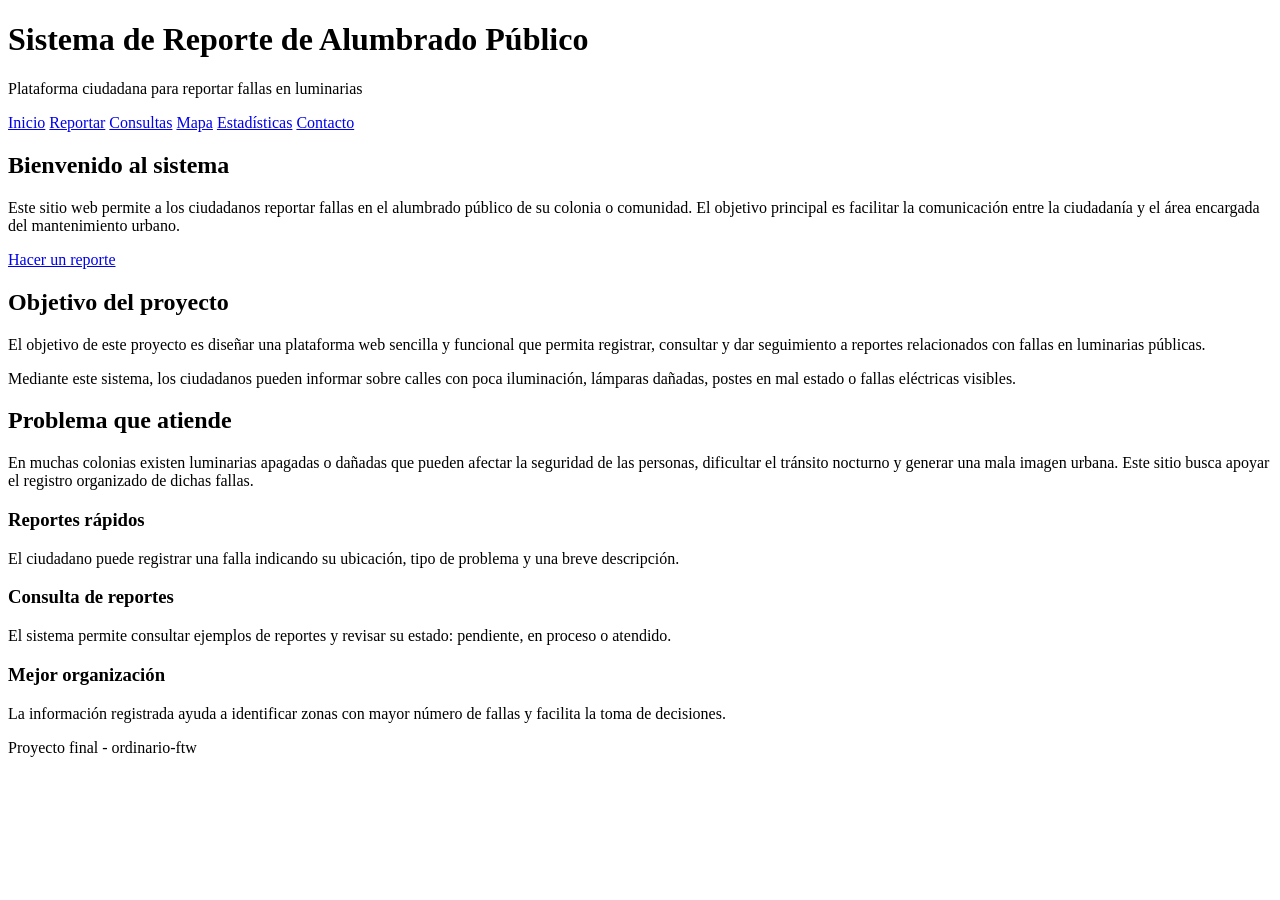
==== index.html @ c932a049 "Avance2: agregar pagina de inicio" ====
<!DOCTYPE html>
<html lang="es">
<head>
    <meta charset="UTF-8">
    <meta name="viewport" content="width=device-width, initial-scale=1.0">
    <title>Sistema de Reporte de Alumbrado Público</title>
    <link rel="stylesheet" href="estilos.css">
</head>
<body>

    <header>
        <h1>Sistema de Reporte de Alumbrado Público</h1>
        <p>Plataforma ciudadana para reportar fallas en luminarias</p>
    </header>

    <nav>
        <a href="index.html">Inicio</a>
        <a href="reportar.html">Reportar</a>
        <a href="consultas.html">Consultas</a>
        <a href="mapa.html">Mapa</a>
        <a href="estadisticas.html">Estadísticas</a>
        <a href="contacto.html">Contacto</a>
    </nav>

    <main class="contenedor">

        <section class="hero">
            <h2>Bienvenido al sistema</h2>
            <p>
                Este sitio web permite a los ciudadanos reportar fallas en el alumbrado público
                de su colonia o comunidad. El objetivo principal es facilitar la comunicación
                entre la ciudadanía y el área encargada del mantenimiento urbano.
            </p>
            <a class="boton" href="reportar.html">Hacer un reporte</a>
        </section>

        <section>
            <h2>Objetivo del proyecto</h2>
            <p>
                El objetivo de este proyecto es diseñar una plataforma web sencilla y funcional
                que permita registrar, consultar y dar seguimiento a reportes relacionados con
                fallas en luminarias públicas.
            </p>
            <p>
                Mediante este sistema, los ciudadanos pueden informar sobre calles con poca
                iluminación, lámparas dañadas, postes en mal estado o fallas eléctricas visibles.
            </p>
        </section>

        <section>
            <h2>Problema que atiende</h2>
            <p>
                En muchas colonias existen luminarias apagadas o dañadas que pueden afectar la
                seguridad de las personas, dificultar el tránsito nocturno y generar una mala
                imagen urbana. Este sitio busca apoyar el registro organizado de dichas fallas.
            </p>
        </section>

        <section class="grid">
            <div class="card">
                <h3>Reportes rápidos</h3>
                <p>
                    El ciudadano puede registrar una falla indicando su ubicación,
                    tipo de problema y una breve descripción.
                </p>
            </div>

            <div class="card">
                <h3>Consulta de reportes</h3>
                <p>
                    El sistema permite consultar ejemplos de reportes y revisar su estado:
                    pendiente, en proceso o atendido.
                </p>
            </div>

            <div class="card">
                <h3>Mejor organización</h3>
                <p>
                    La información registrada ayuda a identificar zonas con mayor número
                    de fallas y facilita la toma de decisiones.
                </p>
            </div>
        </section>

    </main>

    <footer>
        <p>Proyecto final - ordinario-ftw</p>
    </footer>

</body>
</html>
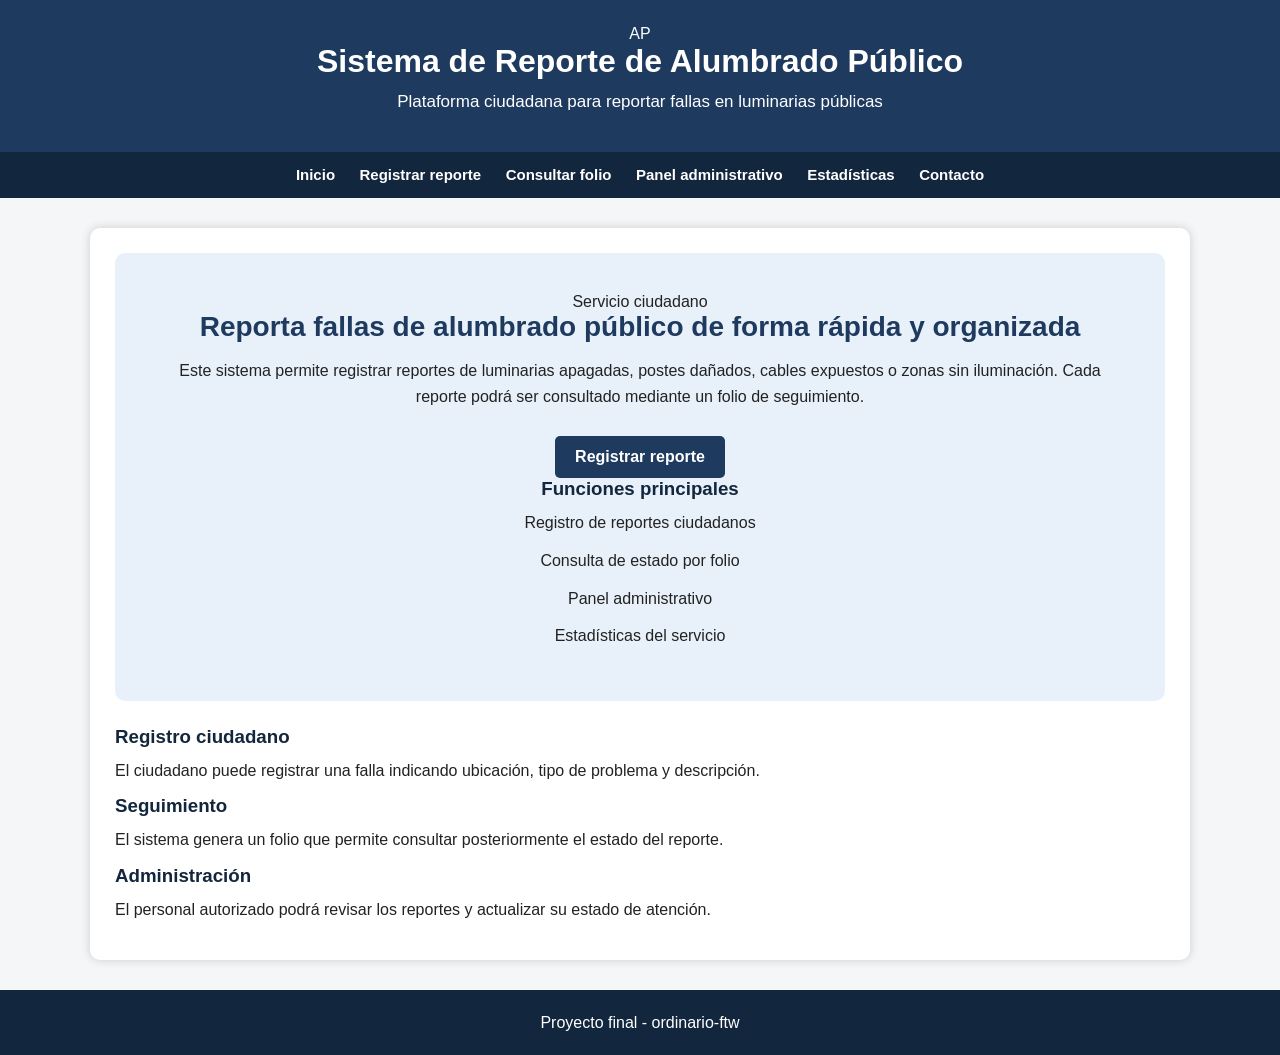
==== commit 25b60dd2: "Avance6: modifique algunas paginas del sitio" ====
--- a/index.html
+++ b/index.html
@@ -3,90 +3,82 @@
 <head>
     <meta charset="UTF-8">
     <meta name="viewport" content="width=device-width, initial-scale=1.0">
-    <title>Sistema de Reporte de Alumbrado Público</title>
+    <title>Sistema de Alumbrado Público</title>
     <link rel="stylesheet" href="estilos.css">
 </head>
 <body>
 
-    <header>
-        <h1>Sistema de Reporte de Alumbrado Público</h1>
-        <p>Plataforma ciudadana para reportar fallas en luminarias</p>
-    </header>
+<header class="encabezado">
+    <div class="marca">
+        <div class="logo">AP</div>
+        <div>
+            <h1>Sistema de Reporte de Alumbrado Público</h1>
+            <p>Plataforma ciudadana para reportar fallas en luminarias públicas</p>
+        </div>
+    </div>
+</header>
 
-    <nav>
-        <a href="index.html">Inicio</a>
-        <a href="reportar.html">Reportar</a>
-        <a href="consultas.html">Consultas</a>
-        <a href="mapa.html">Mapa</a>
-        <a href="estadisticas.html">Estadísticas</a>
-        <a href="contacto.html">Contacto</a>
-    </nav>
+<nav class="menu">
+    <a href="index.html">Inicio</a>
+    <a href="reportar.html">Registrar reporte</a>
+    <a href="consultas.html">Consultar folio</a>
+    <a href="admin.html">Panel administrativo</a>
+    <a href="estadisticas.html">Estadísticas</a>
+    <a href="contacto.html">Contacto</a>
+</nav>
 
-    <main class="contenedor">
+<main class="contenedor">
 
-        <section class="hero">
-            <h2>Bienvenido al sistema</h2>
+    <section class="hero">
+        <div>
+            <span class="etiqueta">Servicio ciudadano</span>
+            <h2>Reporta fallas de alumbrado público de forma rápida y organizada</h2>
             <p>
-                Este sitio web permite a los ciudadanos reportar fallas en el alumbrado público
-                de su colonia o comunidad. El objetivo principal es facilitar la comunicación
-                entre la ciudadanía y el área encargada del mantenimiento urbano.
+                Este sistema permite registrar reportes de luminarias apagadas, postes dañados,
+                cables expuestos o zonas sin iluminación. Cada reporte podrá ser consultado
+                mediante un folio de seguimiento.
             </p>
-            <a class="boton" href="reportar.html">Hacer un reporte</a>
-        </section>
+            <a href="reportar.html" class="boton">Registrar reporte</a>
+        </div>
 
-        <section>
-            <h2>Objetivo del proyecto</h2>
+        <div class="panel-info">
+            <h3>Funciones principales</h3>
+            <p>Registro de reportes ciudadanos</p>
+            <p>Consulta de estado por folio</p>
+            <p>Panel administrativo</p>
+            <p>Estadísticas del servicio</p>
+        </div>
+    </section>
+
+    <section class="tarjetas">
+        <article class="tarjeta">
+            <h3>Registro ciudadano</h3>
             <p>
-                El objetivo de este proyecto es diseñar una plataforma web sencilla y funcional
-                que permita registrar, consultar y dar seguimiento a reportes relacionados con
-                fallas en luminarias públicas.
+                El ciudadano puede registrar una falla indicando ubicación, tipo de problema
+                y descripción.
             </p>
+        </article>
+
+        <article class="tarjeta">
+            <h3>Seguimiento</h3>
             <p>
-                Mediante este sistema, los ciudadanos pueden informar sobre calles con poca
-                iluminación, lámparas dañadas, postes en mal estado o fallas eléctricas visibles.
+                El sistema genera un folio que permite consultar posteriormente el estado del reporte.
             </p>
-        </section>
+        </article>
 
-        <section>
-            <h2>Problema que atiende</h2>
+        <article class="tarjeta">
+            <h3>Administración</h3>
             <p>
-                En muchas colonias existen luminarias apagadas o dañadas que pueden afectar la
-                seguridad de las personas, dificultar el tránsito nocturno y generar una mala
-                imagen urbana. Este sitio busca apoyar el registro organizado de dichas fallas.
+                El personal autorizado podrá revisar los reportes y actualizar su estado de atención.
             </p>
-        </section>
+        </article>
+    </section>
 
-        <section class="grid">
-            <div class="card">
-                <h3>Reportes rápidos</h3>
-                <p>
-                    El ciudadano puede registrar una falla indicando su ubicación,
-                    tipo de problema y una breve descripción.
-                </p>
-            </div>
+</main>
 
-            <div class="card">
-                <h3>Consulta de reportes</h3>
-                <p>
-                    El sistema permite consultar ejemplos de reportes y revisar su estado:
-                    pendiente, en proceso o atendido.
-                </p>
-            </div>
-
-            <div class="card">
-                <h3>Mejor organización</h3>
-                <p>
-                    La información registrada ayuda a identificar zonas con mayor número
-                    de fallas y facilita la toma de decisiones.
-                </p>
-            </div>
-        </section>
-
-    </main>
-
-    <footer>
-        <p>Proyecto final - ordinario-ftw</p>
-    </footer>
+<footer>
+    <p>Proyecto final - ordinario-ftw</p>
+</footer>
 
 </body>
 </html>
--- a/estilos.css
+++ b/estilos.css
@@ -0,0 +1,224 @@
+* {
+    margin: 0;
+    padding: 0;
+    box-sizing: border-box;
+}
+
+body {
+    font-family: Arial, Helvetica, sans-serif;
+    background: #f4f6f8;
+    color: #222;
+}
+
+header {
+    background: #1e3a5f;
+    color: white;
+    padding: 25px;
+    text-align: center;
+}
+
+header h1 {
+    margin-bottom: 8px;
+    font-size: 32px;
+}
+
+header p {
+    font-size: 17px;
+}
+
+nav {
+    background: #12263d;
+    padding: 14px;
+    text-align: center;
+}
+
+nav a {
+    color: white;
+    text-decoration: none;
+    margin: 10px;
+    font-weight: bold;
+    font-size: 15px;
+}
+
+nav a:hover {
+    color: #ffd166;
+}
+
+.contenedor {
+    width: 90%;
+    max-width: 1100px;
+    margin: 30px auto;
+    background: white;
+    padding: 25px;
+    border-radius: 10px;
+    box-shadow: 0 0 10px #ccc;
+}
+
+h2 {
+    margin-bottom: 15px;
+    color: #1e3a5f;
+}
+
+h3 {
+    margin-bottom: 10px;
+    color: #12263d;
+}
+
+p {
+    line-height: 1.6;
+    margin-bottom: 12px;
+}
+
+.hero {
+    text-align: center;
+    padding: 40px;
+    background: #e8f1fa;
+    border-radius: 10px;
+    margin-bottom: 25px;
+}
+
+.hero h2 {
+    font-size: 28px;
+}
+
+.boton {
+    display: inline-block;
+    background: #1e3a5f;
+    color: white;
+    padding: 12px 20px;
+    margin-top: 15px;
+    text-decoration: none;
+    border-radius: 5px;
+    font-weight: bold;
+}
+
+.boton:hover {
+    background: #0d1b2a;
+}
+
+.grid {
+    display: grid;
+    grid-template-columns: repeat(3, 1fr);
+    gap: 18px;
+    margin-top: 20px;
+}
+
+.card {
+    background: #f1f5f9;
+    padding: 20px;
+    border-radius: 8px;
+    text-align: center;
+    border: 1px solid #d9e2ec;
+}
+
+.card:hover {
+    transform: scale(1.02);
+    transition: 0.3s;
+}
+
+form {
+    display: flex;
+    flex-direction: column;
+    gap: 12px;
+}
+
+label {
+    font-weight: bold;
+    color: #12263d;
+}
+
+input, select, textarea {
+    padding: 10px;
+    border: 1px solid #aaa;
+    border-radius: 5px;
+    font-size: 15px;
+}
+
+input:focus, select:focus, textarea:focus {
+    outline: none;
+    border-color: #1e3a5f;
+}
+
+button {
+    background: #1e3a5f;
+    color: white;
+    padding: 12px;
+    border: none;
+    border-radius: 5px;
+    font-size: 16px;
+    cursor: pointer;
+}
+
+button:hover {
+    background: #0d1b2a;
+}
+
+.tabla {
+    width: 100%;
+    border-collapse: collapse;
+    margin-top: 20px;
+}
+
+.tabla th, .tabla td {
+    border: 1px solid #ccc;
+    padding: 10px;
+    text-align: center;
+}
+
+.tabla th {
+    background: #1e3a5f;
+    color: white;
+}
+
+.tabla tr:nth-child(even) {
+    background: #f1f5f9;
+}
+
+.mapa {
+    background: #dbeafe;
+    height: 350px;
+    border: 2px dashed #1e3a5f;
+    display: flex;
+    align-items: center;
+    justify-content: center;
+    border-radius: 8px;
+    margin: 20px 0;
+    text-align: center;
+}
+
+#mensaje {
+    margin-top: 15px;
+    font-weight: bold;
+    color: green;
+}
+
+footer {
+    text-align: center;
+    padding: 20px;
+    background: #12263d;
+    color: white;
+    margin-top: 30px;
+}
+
+footer p {
+    margin: 0;
+}
+
+@media (max-width: 768px) {
+    .grid {
+        grid-template-columns: 1fr;
+    }
+
+    nav a {
+        display: block;
+        margin: 8px;
+    }
+
+    header h1 {
+        font-size: 24px;
+    }
+
+    .hero {
+        padding: 25px;
+    }
+}
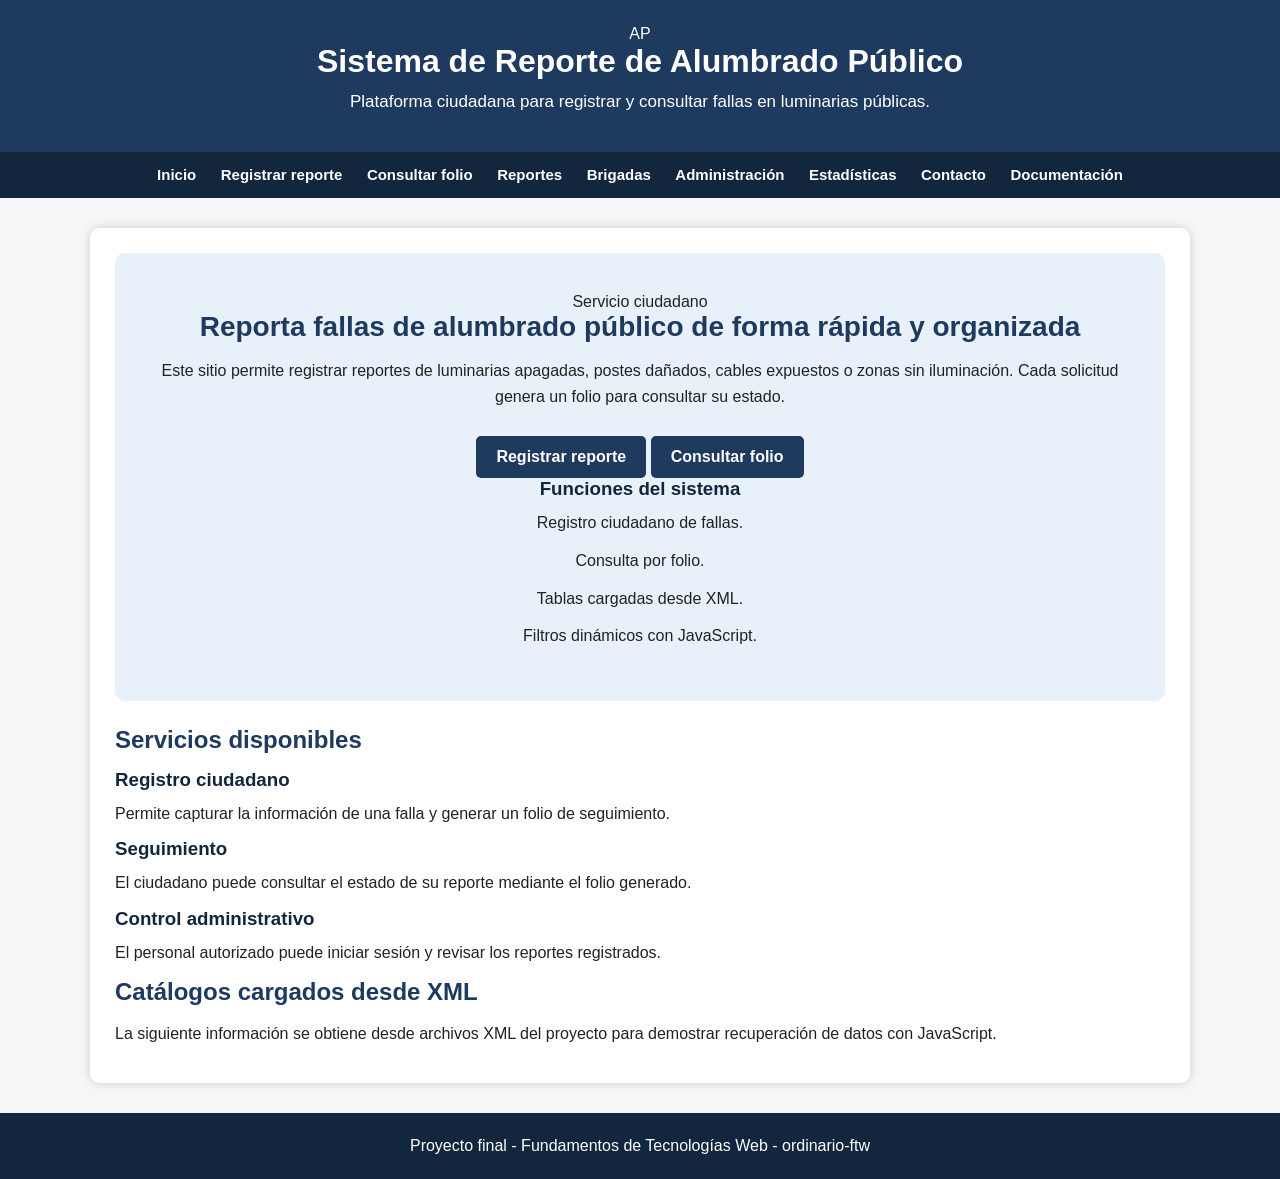
==== commit f0159d6d: "Avance8: modifique las paginas principales del sistema" ====
--- a/index.html
+++ b/index.html
@@ -3,82 +3,95 @@
 <head>
     <meta charset="UTF-8">
     <meta name="viewport" content="width=device-width, initial-scale=1.0">
-    <title>Sistema de Alumbrado Público</title>
+    <title>Sistema de Alumbrado Público | Inicio</title>
     <link rel="stylesheet" href="estilos.css">
 </head>
-<body>
+<body data-page="inicio">
 
 <header class="encabezado">
     <div class="marca">
-        <div class="logo">AP</div>
+        <div class="logo" aria-label="Logotipo del sistema">AP</div>
         <div>
             <h1>Sistema de Reporte de Alumbrado Público</h1>
-            <p>Plataforma ciudadana para reportar fallas en luminarias públicas</p>
+            <p>Plataforma ciudadana para registrar y consultar fallas en luminarias públicas.</p>
         </div>
     </div>
 </header>
 
-<nav class="menu">
+<nav class="menu" aria-label="Navegación principal">
     <a href="index.html">Inicio</a>
     <a href="reportar.html">Registrar reporte</a>
     <a href="consultas.html">Consultar folio</a>
-    <a href="admin.html">Panel administrativo</a>
+    <a href="reportes.html">Reportes</a>
+    <a href="brigadas.html">Brigadas</a>
+    <a href="admin.html">Administración</a>
     <a href="estadisticas.html">Estadísticas</a>
     <a href="contacto.html">Contacto</a>
+    <a href="documentacion.html">Documentación</a>
 </nav>
 
 <main class="contenedor">
 
-    <section class="hero">
-        <div>
+    <section class="hero" aria-labelledby="titulo-hero">
+        <article>
             <span class="etiqueta">Servicio ciudadano</span>
-            <h2>Reporta fallas de alumbrado público de forma rápida y organizada</h2>
+            <h2 id="titulo-hero">Reporta fallas de alumbrado público de forma rápida y organizada</h2>
             <p>
-                Este sistema permite registrar reportes de luminarias apagadas, postes dañados,
-                cables expuestos o zonas sin iluminación. Cada reporte podrá ser consultado
-                mediante un folio de seguimiento.
+                Este sitio permite registrar reportes de luminarias apagadas, postes dañados,
+                cables expuestos o zonas sin iluminación. Cada solicitud genera un folio para
+                consultar su estado.
             </p>
-            <a href="reportar.html" class="boton">Registrar reporte</a>
-        </div>
 
-        <div class="panel-info">
-            <h3>Funciones principales</h3>
-            <p>Registro de reportes ciudadanos</p>
-            <p>Consulta de estado por folio</p>
-            <p>Panel administrativo</p>
-            <p>Estadísticas del servicio</p>
-        </div>
+            <div class="acciones">
+                <a class="boton" href="reportar.html">Registrar reporte</a>
+                <a class="boton secundario" href="consultas.html">Consultar folio</a>
+            </div>
+        </article>
+
+        <aside class="panel-info" aria-label="Funciones principales del sistema">
+            <h3>Funciones del sistema</h3>
+            <p>Registro ciudadano de fallas.</p>
+            <p>Consulta por folio.</p>
+            <p>Tablas cargadas desde XML.</p>
+            <p>Filtros dinámicos con JavaScript.</p>
+        </aside>
     </section>
 
-    <section class="tarjetas">
+    <section class="tarjetas" aria-labelledby="titulo-servicios">
+        <h2 id="titulo-servicios" class="solo-lectura">Servicios disponibles</h2>
+
         <article class="tarjeta">
             <h3>Registro ciudadano</h3>
-            <p>
-                El ciudadano puede registrar una falla indicando ubicación, tipo de problema
-                y descripción.
-            </p>
+            <p>Permite capturar la información de una falla y generar un folio de seguimiento.</p>
         </article>
 
         <article class="tarjeta">
             <h3>Seguimiento</h3>
-            <p>
-                El sistema genera un folio que permite consultar posteriormente el estado del reporte.
-            </p>
+            <p>El ciudadano puede consultar el estado de su reporte mediante el folio generado.</p>
         </article>
 
         <article class="tarjeta">
-            <h3>Administración</h3>
-            <p>
-                El personal autorizado podrá revisar los reportes y actualizar su estado de atención.
-            </p>
+            <h3>Control administrativo</h3>
+            <p>El personal autorizado puede iniciar sesión y revisar los reportes registrados.</p>
         </article>
+    </section>
+
+    <section class="caja">
+        <h2>Catálogos cargados desde XML</h2>
+        <p>
+            La siguiente información se obtiene desde archivos XML del proyecto para demostrar
+            recuperación de datos con JavaScript.
+        </p>
+
+        <div id="resumenXML" class="tarjetas pequeñas"></div>
     </section>
 
 </main>
 
 <footer>
-    <p>Proyecto final - ordinario-ftw</p>
+    <p>Proyecto final - Fundamentos de Tecnologías Web - ordinario-ftw</p>
 </footer>
 
+<script src="script.js"></script>
 </body>
 </html>
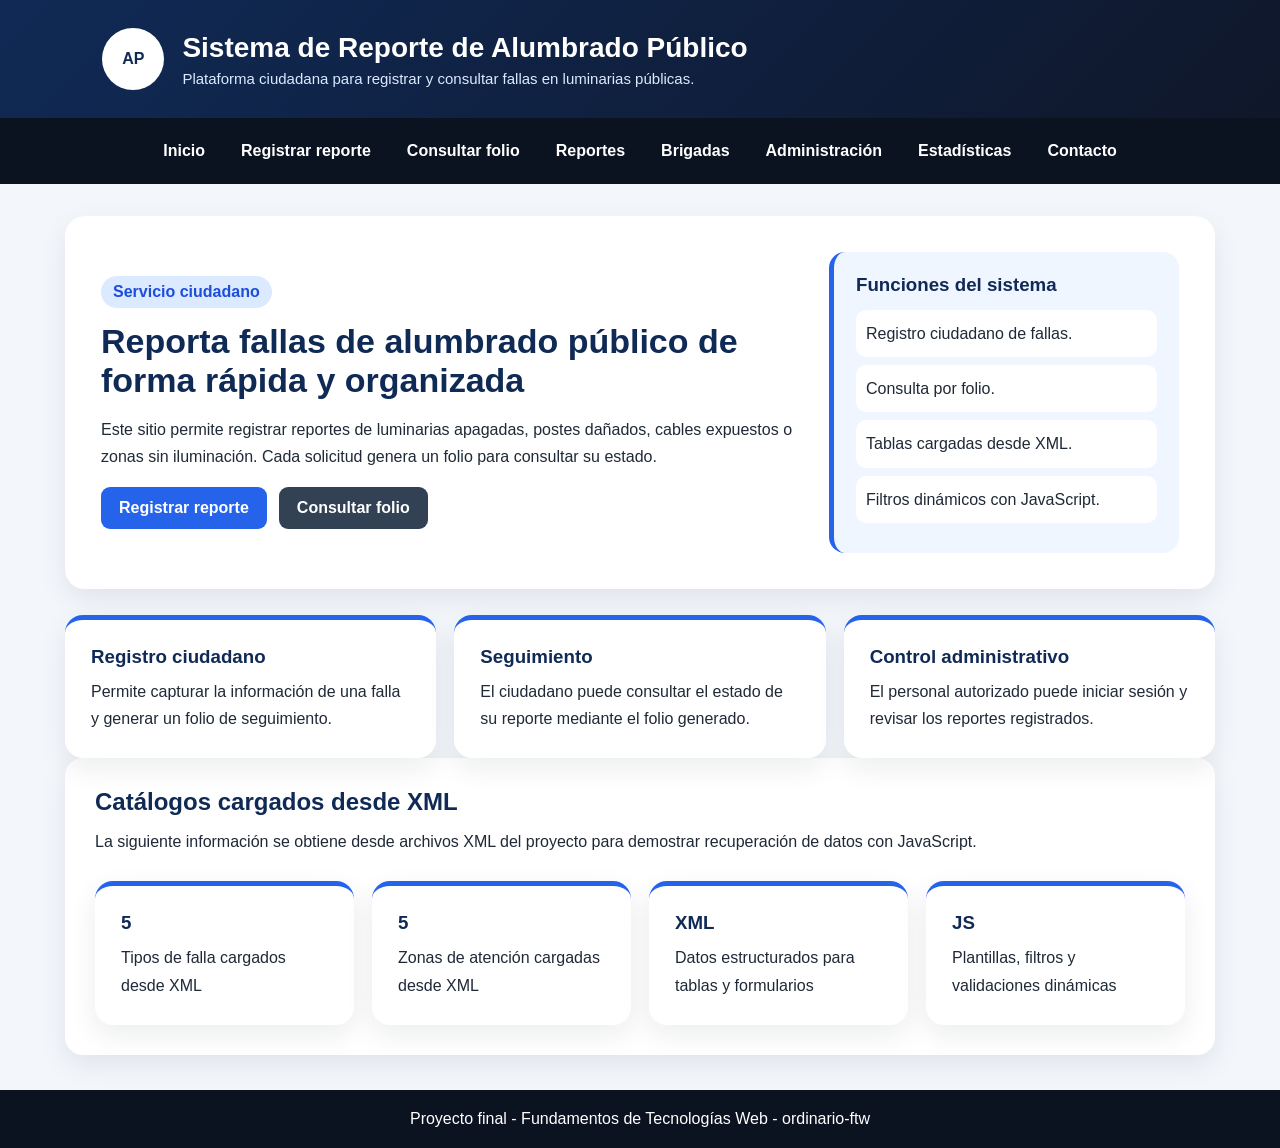
==== commit 2ca97f35: "Elimnine y modifique algunas cosas de los codigos" ====
--- a/index.html
+++ b/index.html
@@ -27,7 +27,6 @@
     <a href="admin.html">Administración</a>
     <a href="estadisticas.html">Estadísticas</a>
     <a href="contacto.html">Contacto</a>
-    <a href="documentacion.html">Documentación</a>
 </nav>
 
 <main class="contenedor">
--- a/estilos.css
+++ b/estilos.css
@@ -6,219 +6,398 @@
 
 body {
     font-family: Arial, Helvetica, sans-serif;
-    background: #f4f6f8;
-    color: #222;
-}
-
-header {
-    background: #1e3a5f;
-    color: white;
-    padding: 25px;
-    text-align: center;
-}
-
-header h1 {
-    margin-bottom: 8px;
-    font-size: 32px;
-}
-
-header p {
-    font-size: 17px;
-}
-
-nav {
-    background: #12263d;
-    padding: 14px;
-    text-align: center;
-}
-
-nav a {
+    background: #f3f6fb;
+    color: #1f2937;
+}
+
+.encabezado {
+    background: linear-gradient(135deg, #102a56, #0f172a);
+    color: white;
+    padding: 28px 8%;
+}
+
+.marca {
+    display: flex;
+    align-items: center;
+    gap: 18px;
+}
+
+.logo {
+    width: 62px;
+    height: 62px;
+    border-radius: 50%;
+    background: white;
+    color: #102a56;
+    display: flex;
+    align-items: center;
+    justify-content: center;
+    font-weight: bold;
+    flex-shrink: 0;
+}
+
+.encabezado h1 {
+    font-size: 28px;
+    margin-bottom: 6px;
+}
+
+.encabezado p {
+    color: #dbeafe;
+    font-size: 15px;
+}
+
+.menu {
+    background: #0b1220;
+    display: flex;
+    justify-content: center;
+    align-items: center;
+    gap: 8px;
+    padding: 14px 8%;
+    flex-wrap: nowrap;
+    overflow-x: auto;
+}
+
+.menu a {
     color: white;
     text-decoration: none;
-    margin: 10px;
-    font-weight: bold;
-    font-size: 15px;
-}
-
-nav a:hover {
-    color: #ffd166;
+    font-weight: bold;
+    padding: 10px 14px;
+    border-radius: 8px;
+    white-space: nowrap;
+    transition: 0.3s;
+}
+
+.menu a:hover,
+.menu a:focus {
+    background: #2563eb;
+    outline: none;
 }
 
 .contenedor {
     width: 90%;
-    max-width: 1100px;
-    margin: 30px auto;
+    max-width: 1150px;
+    margin: 32px auto;
+}
+
+.hero {
     background: white;
-    padding: 25px;
+    padding: 36px;
+    border-radius: 20px;
+    display: grid;
+    grid-template-columns: 2fr 1fr;
+    gap: 28px;
+    align-items: center;
+    box-shadow: 0 10px 28px rgba(15, 23, 42, 0.08);
+}
+
+.etiqueta {
+    display: inline-block;
+    background: #dbeafe;
+    color: #1d4ed8;
+    padding: 7px 12px;
+    border-radius: 20px;
+    font-weight: bold;
+    margin-bottom: 14px;
+}
+
+.hero h2 {
+    color: #102a56;
+    font-size: 34px;
+    margin-bottom: 16px;
+}
+
+.hero p,
+.caja p,
+.tarjeta p {
+    line-height: 1.7;
+}
+
+.panel-info {
+    background: #eff6ff;
+    border-left: 5px solid #2563eb;
+    padding: 22px;
+    border-radius: 16px;
+}
+
+.panel-info h3 {
+    color: #102a56;
+    margin-bottom: 14px;
+}
+
+.panel-info p {
+    background: white;
+    padding: 10px;
     border-radius: 10px;
-    box-shadow: 0 0 10px #ccc;
-}
-
-h2 {
-    margin-bottom: 15px;
-    color: #1e3a5f;
-}
-
-h3 {
-    margin-bottom: 10px;
-    color: #12263d;
-}
-
-p {
-    line-height: 1.6;
+    margin-bottom: 8px;
+}
+
+.acciones {
+    display: flex;
+    gap: 12px;
+    flex-wrap: wrap;
+    margin-top: 16px;
+}
+
+.boton,
+button {
+    display: inline-block;
+    background: #2563eb;
+    color: white;
+    border: none;
+    padding: 12px 18px;
+    border-radius: 9px;
+    text-decoration: none;
+    font-weight: bold;
+    cursor: pointer;
+}
+
+.boton:hover,
+button:hover,
+.boton:focus,
+button:focus {
+    background: #1e40af;
+    outline: none;
+}
+
+.secundario {
+    background: #334155;
+}
+
+.caja {
+    background: white;
+    padding: 30px;
+    border-radius: 18px;
+    box-shadow: 0 10px 28px rgba(15, 23, 42, 0.08);
+    margin-bottom: 24px;
+}
+
+.caja h2 {
+    color: #102a56;
     margin-bottom: 12px;
 }
 
-.hero {
-    text-align: center;
-    padding: 40px;
-    background: #e8f1fa;
-    border-radius: 10px;
-    margin-bottom: 25px;
-}
-
-.hero h2 {
-    font-size: 28px;
-}
-
-.boton {
-    display: inline-block;
-    background: #1e3a5f;
-    color: white;
-    padding: 12px 20px;
-    margin-top: 15px;
-    text-decoration: none;
-    border-radius: 5px;
-    font-weight: bold;
-}
-
-.boton:hover {
-    background: #0d1b2a;
-}
-
-.grid {
+.tarjetas {
     display: grid;
     grid-template-columns: repeat(3, 1fr);
     gap: 18px;
-    margin-top: 20px;
-}
-
-.card {
-    background: #f1f5f9;
-    padding: 20px;
-    border-radius: 8px;
-    text-align: center;
-    border: 1px solid #d9e2ec;
-}
-
-.card:hover {
-    transform: scale(1.02);
-    transition: 0.3s;
+    margin-top: 26px;
+}
+
+.tarjetas.pequeñas {
+    grid-template-columns: repeat(4, 1fr);
+}
+
+.tarjeta {
+    background: white;
+    padding: 26px;
+    border-radius: 18px;
+    box-shadow: 0 10px 28px rgba(15, 23, 42, 0.08);
+    border-top: 5px solid #2563eb;
+}
+
+.tarjeta h2,
+.tarjeta h3 {
+    color: #102a56;
+    margin-bottom: 10px;
+}
+
+.indicador h2 {
+    font-size: 38px;
+    color: #2563eb;
 }
 
 form {
     display: flex;
     flex-direction: column;
     gap: 12px;
-}
-
-label {
-    font-weight: bold;
-    color: #12263d;
-}
-
-input, select, textarea {
-    padding: 10px;
-    border: 1px solid #aaa;
-    border-radius: 5px;
+    margin-top: 18px;
+}
+
+.filtros {
+    display: grid;
+    grid-template-columns: repeat(4, 1fr);
+    align-items: end;
+    gap: 12px;
+}
+
+label,
+legend {
+    font-weight: bold;
+    color: #111827;
+}
+
+input,
+select,
+textarea {
+    padding: 12px;
+    border: 1px solid #cbd5e1;
+    border-radius: 9px;
     font-size: 15px;
-}
-
-input:focus, select:focus, textarea:focus {
-    outline: none;
-    border-color: #1e3a5f;
-}
-
-button {
-    background: #1e3a5f;
-    color: white;
-    padding: 12px;
-    border: none;
-    border-radius: 5px;
-    font-size: 16px;
-    cursor: pointer;
-}
-
-button:hover {
-    background: #0d1b2a;
+    width: 100%;
+}
+
+input:focus,
+select:focus,
+textarea:focus {
+    outline: 2px solid #93c5fd;
+    border-color: #2563eb;
+}
+
+fieldset {
+    border: 1px solid #cbd5e1;
+    padding: 14px;
+    border-radius: 9px;
+}
+
+.check {
+    display: flex;
+    align-items: center;
+    gap: 8px;
+    font-weight: normal;
+}
+
+.check input {
+    width: auto;
+}
+
+#mensaje,
+#mensajeLogin,
+#resultadoConsulta {
+    margin-top: 18px;
+}
+
+.alerta {
+    padding: 14px;
+    border-radius: 10px;
+    font-weight: bold;
+}
+
+.exito {
+    background: #dcfce7;
+    color: #166534;
+}
+
+.error {
+    background: #fee2e2;
+    color: #991b1b;
+}
+
+.resultado {
+    background: #f8fafc;
+    border-left: 5px solid #2563eb;
+    padding: 18px;
+    border-radius: 12px;
+    margin-top: 18px;
+}
+
+.resultado p {
+    margin-bottom: 8px;
+}
+
+.oculto {
+    display: none;
+}
+
+.login {
+    max-width: 520px;
+    margin-left: auto;
+    margin-right: auto;
+}
+
+.encabezado-panel {
+    display: flex;
+    justify-content: space-between;
+    align-items: center;
+    gap: 16px;
+    flex-wrap: wrap;
+}
+
+.tabla-contenedor {
+    overflow-x: auto;
+    margin-top: 20px;
 }
 
 .tabla {
     width: 100%;
     border-collapse: collapse;
-    margin-top: 20px;
-}
-
-.tabla th, .tabla td {
-    border: 1px solid #ccc;
-    padding: 10px;
+    min-width: 760px;
+}
+
+.tabla caption {
+    text-align: left;
+    font-weight: bold;
+    margin-bottom: 10px;
+    color: #102a56;
+}
+
+.tabla th,
+.tabla td {
+    border: 1px solid #d1d5db;
+    padding: 12px;
     text-align: center;
 }
 
 .tabla th {
-    background: #1e3a5f;
+    background: #102a56;
     color: white;
 }
 
 .tabla tr:nth-child(even) {
-    background: #f1f5f9;
-}
-
-.mapa {
-    background: #dbeafe;
-    height: 350px;
-    border: 2px dashed #1e3a5f;
-    display: flex;
-    align-items: center;
-    justify-content: center;
-    border-radius: 8px;
-    margin: 20px 0;
-    text-align: center;
-}
-
-#mensaje {
-    margin-top: 15px;
-    font-weight: bold;
-    color: green;
+    background: #f8fafc;
+}
+
+blockquote {
+    border-left: 5px solid #2563eb;
+    background: #eff6ff;
+    padding: 15px;
+    border-radius: 10px;
+    margin-top: 12px;
+}
+
+.mockup pre {
+    background: #0f172a;
+    color: white;
+    padding: 18px;
+    border-radius: 12px;
+    overflow-x: auto;
+}
+
+.solo-lectura {
+    position: absolute;
+    left: -9999px;
 }
 
 footer {
+    background: #0b1220;
+    color: white;
     text-align: center;
     padding: 20px;
-    background: #12263d;
-    color: white;
-    margin-top: 30px;
-}
-
-footer p {
-    margin: 0;
-}
-
-@media (max-width: 768px) {
-    .grid {
+    margin-top: 35px;
+}
+
+@media (max-width: 900px) {
+    .marca {
+        flex-direction: column;
+        text-align: center;
+    }
+
+    .hero {
         grid-template-columns: 1fr;
     }
 
-    nav a {
-        display: block;
-        margin: 8px;
-    }
-
-    header h1 {
-        font-size: 24px;
-    }
-
-    .hero {
-        padding: 25px;
+    .tarjetas,
+    .tarjetas.pequeñas {
+        grid-template-columns: 1fr;
+    }
+
+    .filtros {
+        grid-template-columns: 1fr;
+    }
+
+    .menu {
+        justify-content: flex-start;
+    }
+
+    .hero h2 {
+        font-size: 27px;
     }
 }
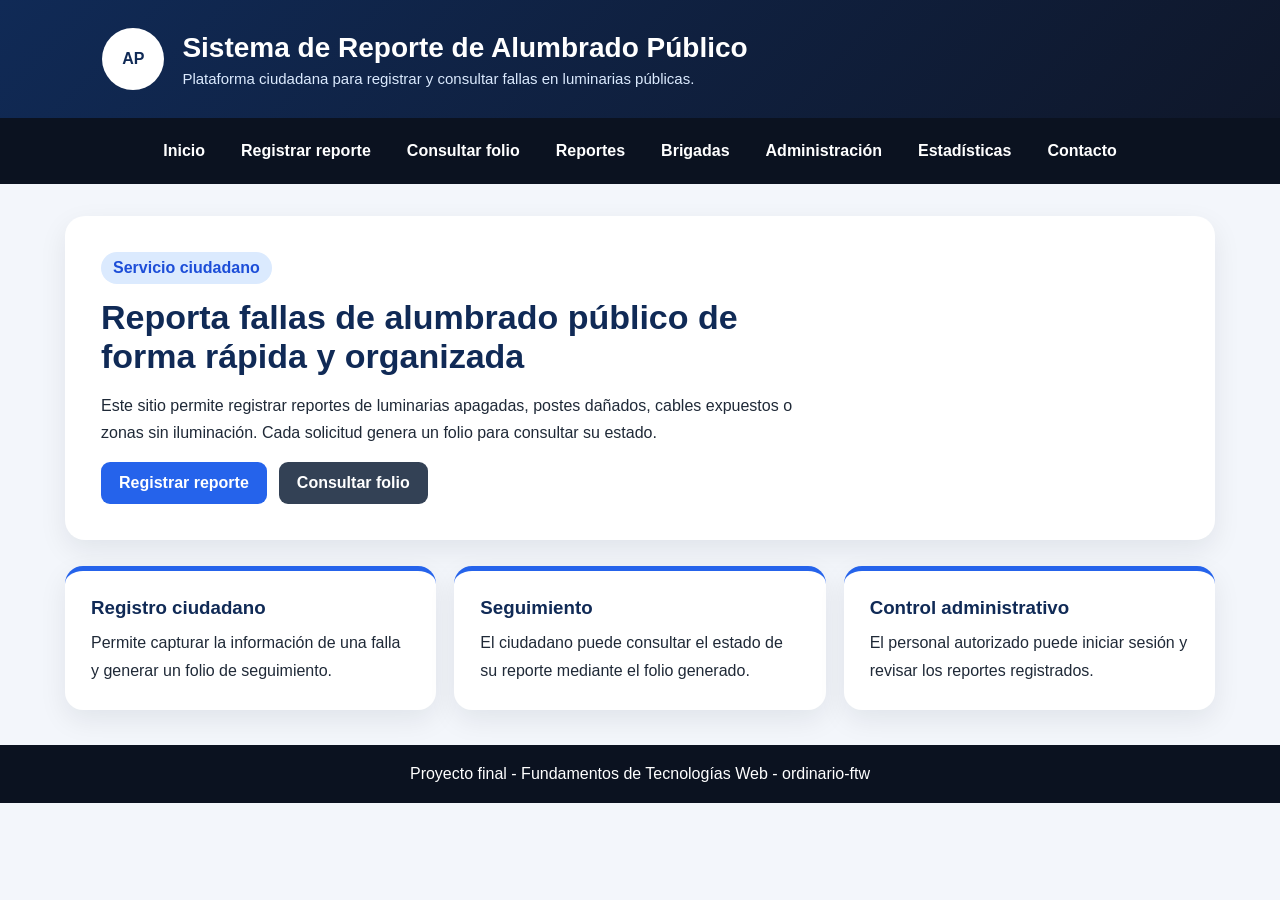
==== commit 3a133d04: "Avance16: modifique algunos detalles de los codigos" ====
--- a/index.html
+++ b/index.html
@@ -47,13 +47,6 @@
             </div>
         </article>
 
-        <aside class="panel-info" aria-label="Funciones principales del sistema">
-            <h3>Funciones del sistema</h3>
-            <p>Registro ciudadano de fallas.</p>
-            <p>Consulta por folio.</p>
-            <p>Tablas cargadas desde XML.</p>
-            <p>Filtros dinámicos con JavaScript.</p>
-        </aside>
     </section>
 
     <section class="tarjetas" aria-labelledby="titulo-servicios">
@@ -75,16 +68,6 @@
         </article>
     </section>
 
-    <section class="caja">
-        <h2>Catálogos cargados desde XML</h2>
-        <p>
-            La siguiente información se obtiene desde archivos XML del proyecto para demostrar
-            recuperación de datos con JavaScript.
-        </p>
-
-        <div id="resumenXML" class="tarjetas pequeñas"></div>
-    </section>
-
 </main>
 
 <footer>
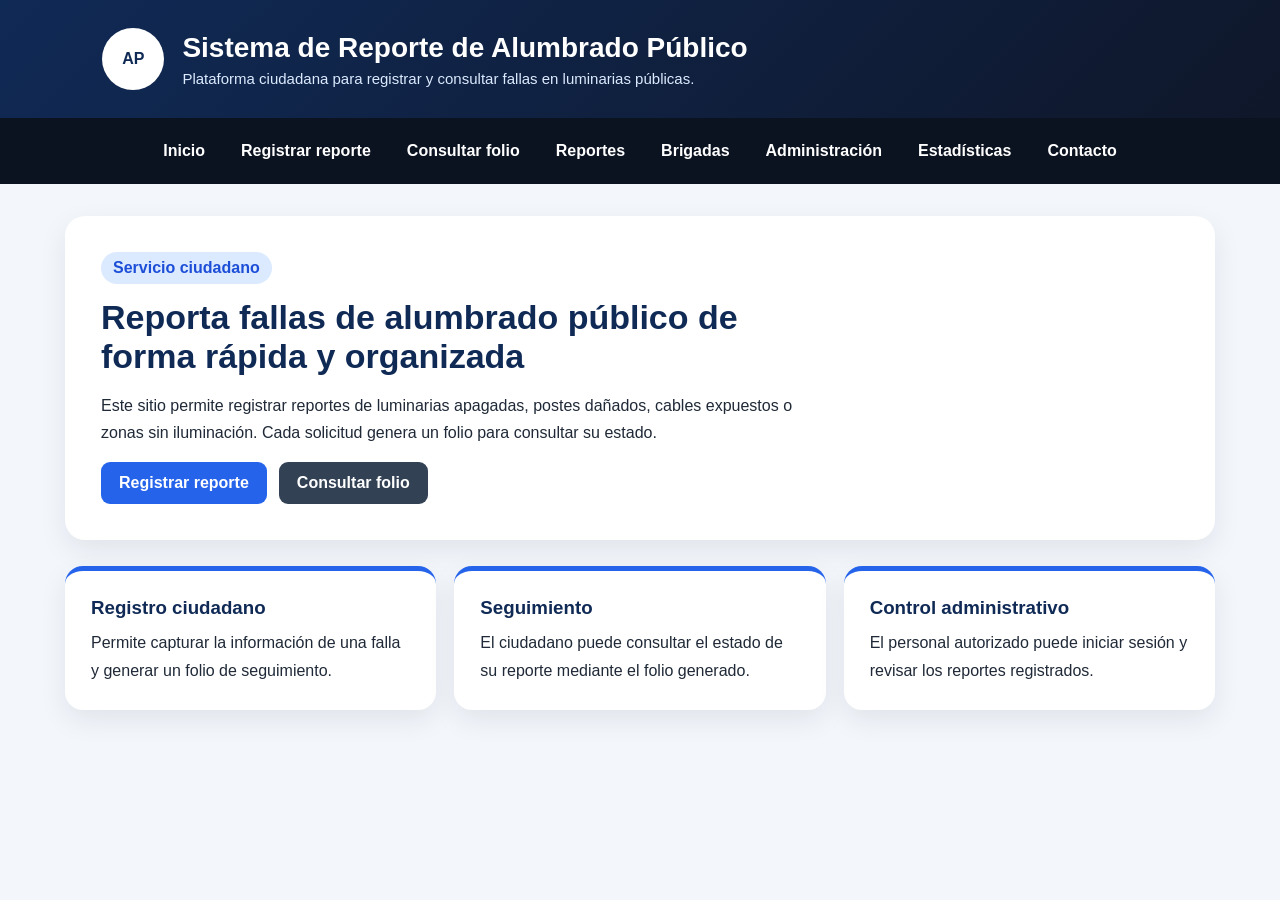
==== commit 07007f2c: "Avance17: modifique algunos detalles de los codigos" ====
--- a/index.html
+++ b/index.html
@@ -70,10 +70,6 @@
 
 </main>
 
-<footer>
-    <p>Proyecto final - Fundamentos de Tecnologías Web - ordinario-ftw</p>
-</footer>
-
 <script src="script.js"></script>
 </body>
 </html>
